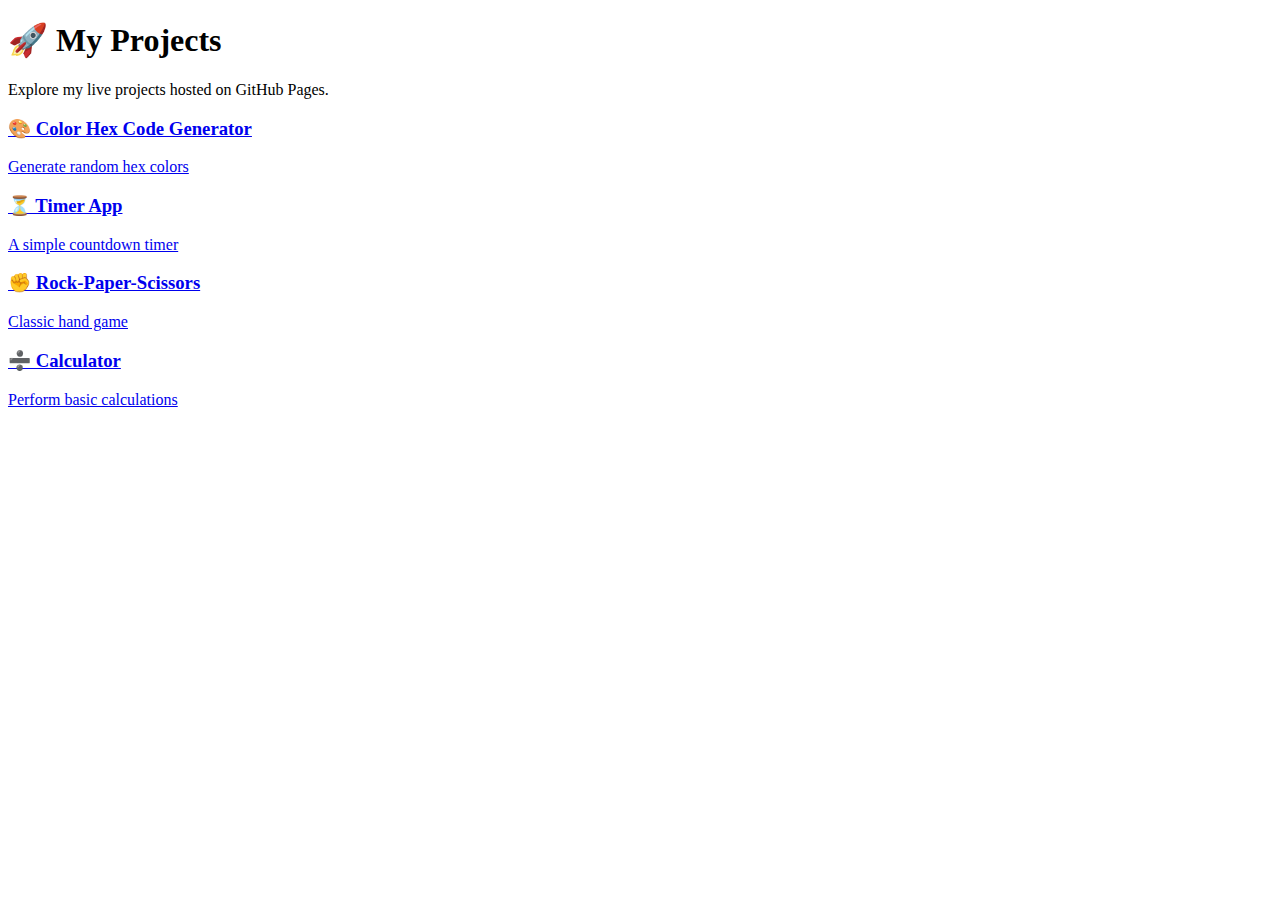
==== index.html @ 7b1ebd02 "Update index.html" ====
<!DOCTYPE html>
<html lang="en">
<head>
    <meta charset="UTF-8">
    <meta name="viewport" content="width=device-width, initial-scale=1.0">
    <title>My Projects</title>
    <link rel="stylesheet" href="css/landingpage.css">
</head>
<body>
    <div class="container">
        <h1>🚀 My Projects</h1>
        <p>Explore my live projects hosted on GitHub Pages.</p>
        
        <div class="projects">
            <a href="https://guruprasath-og.github.io/JavaScriptMiniProject/colorflipperapp/" class="project-card">
                <h3>🎨 Color Hex Code Generator</h3>
                <p>Generate random hex colors</p>
            </a>
            <a href="https://guruprasath-og.github.io/JavaScriptMiniProject/stopwatchapp/" class="project-card">
                <h3>⏳ Timer App</h3>
                <p>A simple countdown timer</p>
            </a>
            <a href="https://guruprasath-og.github.io/rock-paper-scissors/" class="project-card">
                <h3>✊ Rock-Paper-Scissors</h3>
                <p>Classic hand game</p>
            </a>
            <a href="https://guruprasath-og.github.io/calculator/" class="project-card">
                <h3>➗ Calculator</h3>
                <p>Perform basic calculations</p>
            </a>
        </div>
    </div>
</body>
</html>
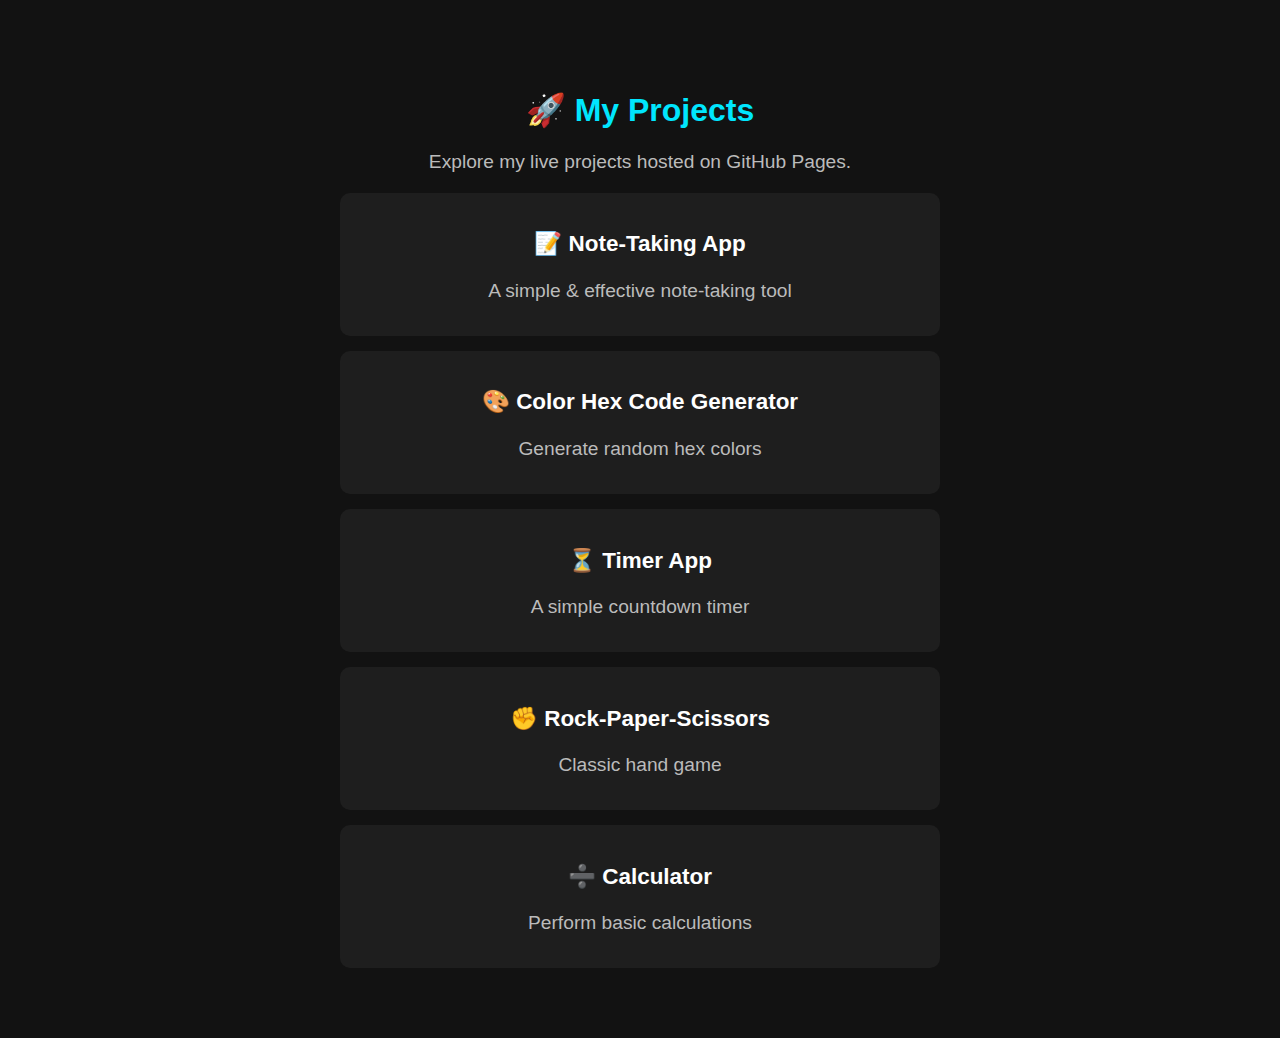
==== commit b94fb1f4: "Update index.html" ====
--- a/index.html
+++ b/index.html
@@ -12,6 +12,12 @@
         <p>Explore my live projects hosted on GitHub Pages.</p>
         
         <div class="projects">
+
+             <a href="https://guruprasath-og.github.io/note-taking-app/" class="project-card">
+                <h3>📝 Note-Taking App</h3>
+                <p>A simple & effective note-taking tool</p>
+            </a>
+            
             <a href="https://guruprasath-og.github.io/JavaScriptMiniProject/colorflipperapp/" class="project-card">
                 <h3>🎨 Color Hex Code Generator</h3>
                 <p>Generate random hex colors</p>
--- a/css/landingpage.css
+++ b/css/landingpage.css
@@ -0,0 +1,46 @@
+body {
+    font-family: Arial, sans-serif;
+    background-color: #121212;
+    color: #fff;
+    text-align: center;
+    margin: 0;
+    padding: 0;
+}
+
+.container {
+    max-width: 600px;
+    margin: 50px auto;
+    padding: 20px;
+}
+
+h1 {
+    font-size: 2rem;
+    color: #00e6fe;
+}
+
+p {
+    font-size: 1.2rem;
+    color: #bbb;
+}
+
+.projects {
+    display: flex;
+    flex-direction: column;
+    gap: 15px;
+    margin-top: 20px;
+}
+
+.project-card {
+    background-color: #1e1e1e;
+    padding: 15px;
+    border-radius: 10px;
+    text-decoration: none;
+    color: #fff;
+    font-size: 1.2rem;
+    transition: 0.3s ease-in-out;
+}
+
+.project-card:hover {
+    background-color: #00e6fe;
+    color: #000;
+}
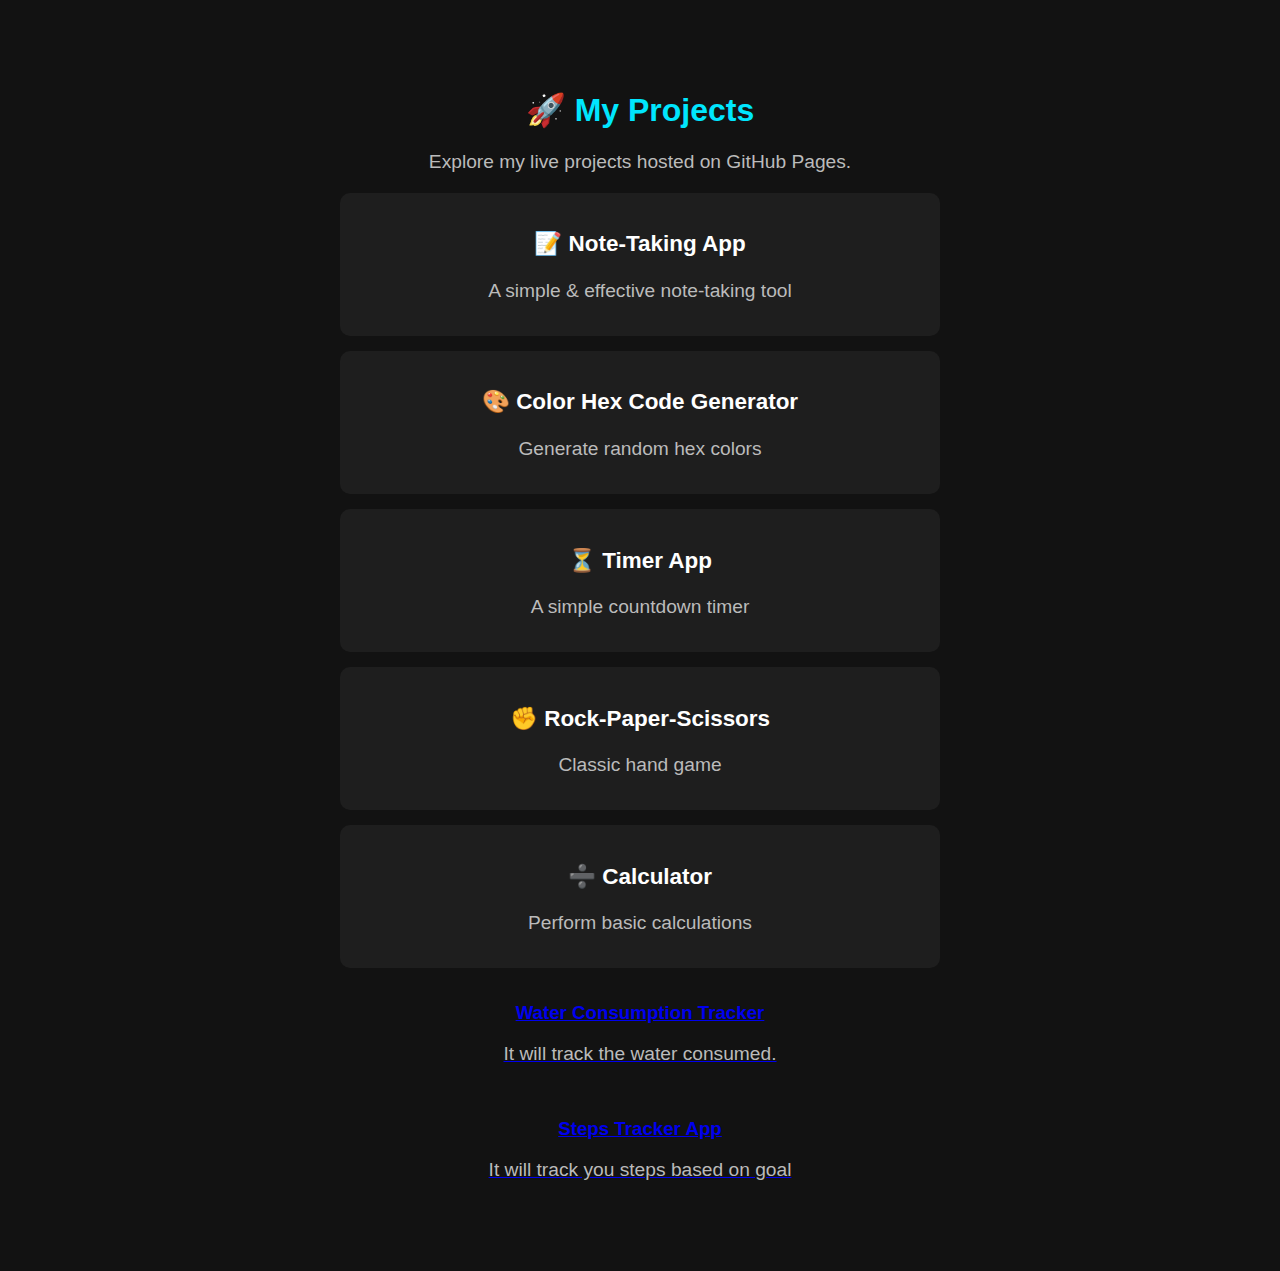
==== commit 98fa2b78: "Update index.html" ====
--- a/index.html
+++ b/index.html
@@ -13,7 +13,7 @@
         
         <div class="projects">
 
-             <a href="https://guruprasath-og.github.io/note-taking-app/" class="project-card">
+             <a href="https://guruprasath-og.github.io/javascript/stickynotesapp/" class="project-card">
                 <h3>📝 Note-Taking App</h3>
                 <p>A simple & effective note-taking tool</p>
             </a>
@@ -26,13 +26,21 @@
                 <h3>⏳ Timer App</h3>
                 <p>A simple countdown timer</p>
             </a>
-            <a href="https://guruprasath-og.github.io/rock-paper-scissors/" class="project-card">
+            <a href="https://guruprasath-og.github.io/JavaScriptMiniProject/rock-paper-scissors/" class="project-card">
                 <h3>✊ Rock-Paper-Scissors</h3>
                 <p>Classic hand game</p>
             </a>
-            <a href="https://guruprasath-og.github.io/calculator/" class="project-card">
+            <a href="https://guruprasath-og.github.io/JavaScriptMiniProject/calculator/" class="project-card">
                 <h3>➗ Calculator</h3>
                 <p>Perform basic calculations</p>
+            </a>
+            <a href="https://guruprasath-og.github.io/javascript/Hydrationtrackerapp/">
+                <h3>Water Consumption Tracker</h3>
+                <p>It will track the water consumed.</p>
+            </a>
+            <a href="https://guruprasath-og.github.io/javascript/stepstrackerapp/">
+                <h3>Steps Tracker App</h3>
+                <P>It will track you steps based on goal</P>
             </a>
         </div>
     </div>
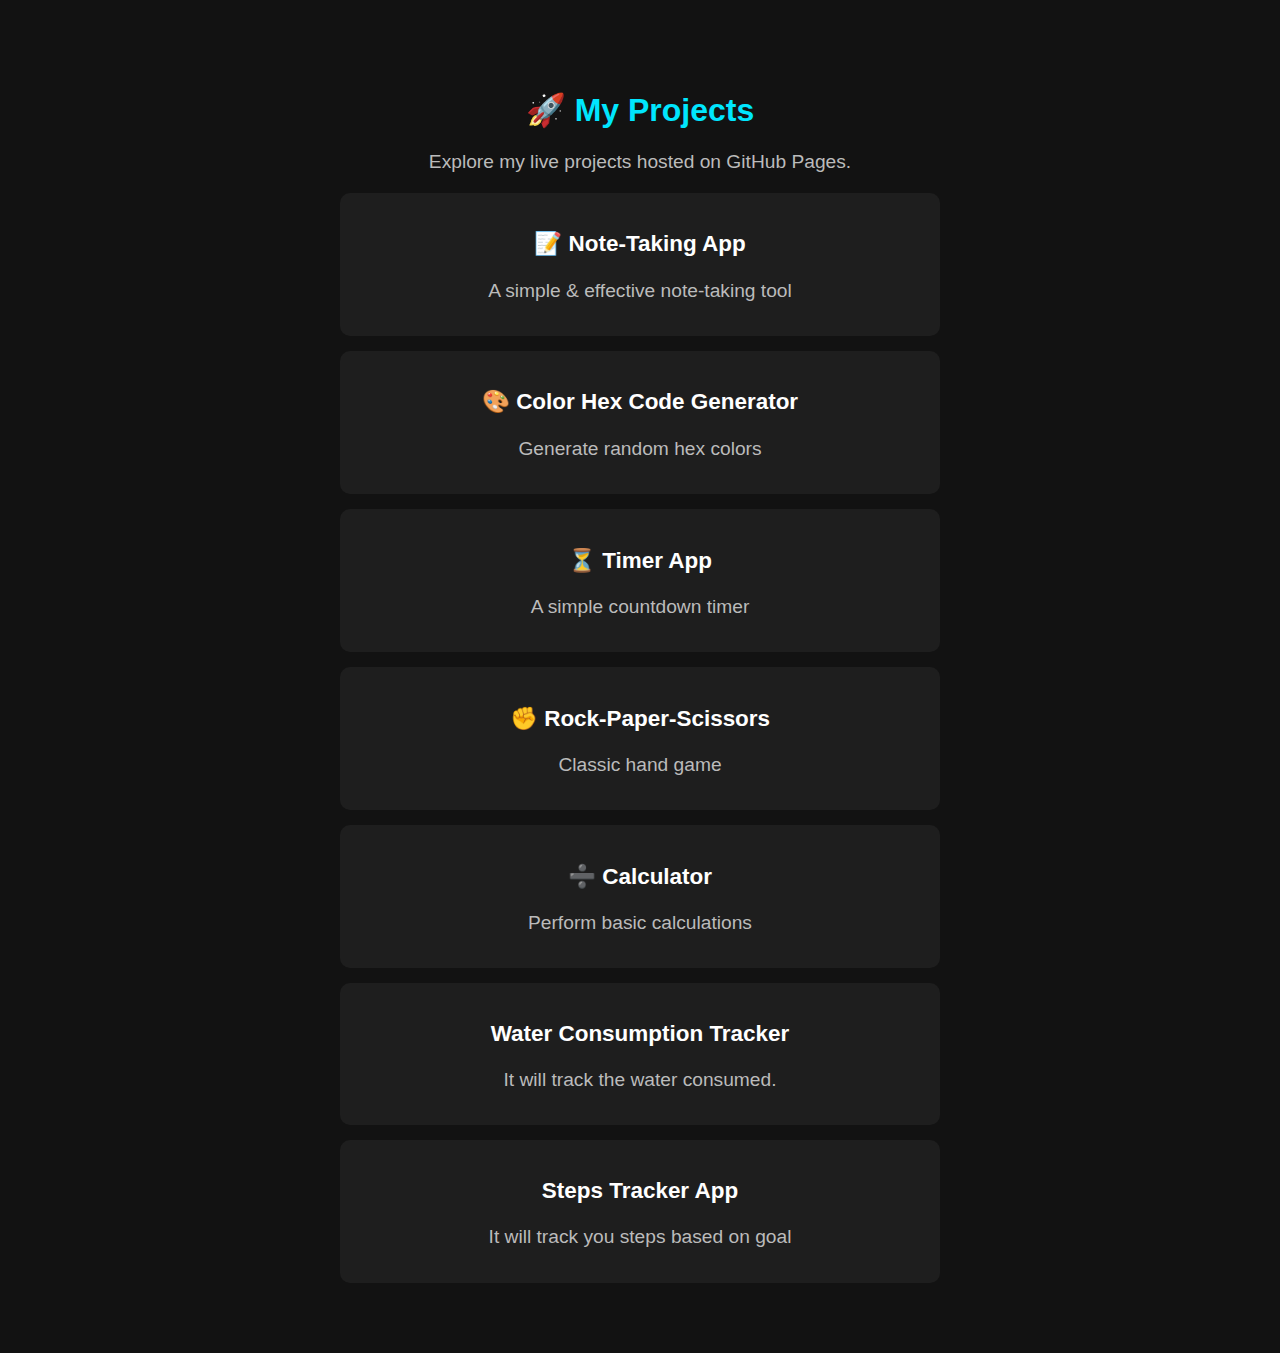
==== commit 84b2bb25: "Update index.html" ====
--- a/index.html
+++ b/index.html
@@ -34,11 +34,11 @@
                 <h3>➗ Calculator</h3>
                 <p>Perform basic calculations</p>
             </a>
-            <a href="https://guruprasath-og.github.io/javascript/Hydrationtrackerapp/">
+            <a href="https://guruprasath-og.github.io/javascript/Hydrationtrackerapp/" class="project-card">
                 <h3>Water Consumption Tracker</h3>
                 <p>It will track the water consumed.</p>
             </a>
-            <a href="https://guruprasath-og.github.io/javascript/stepstrackerapp/">
+            <a href="https://guruprasath-og.github.io/javascript/stepstrackerapp/" class="project-card">
                 <h3>Steps Tracker App</h3>
                 <P>It will track you steps based on goal</P>
             </a>
